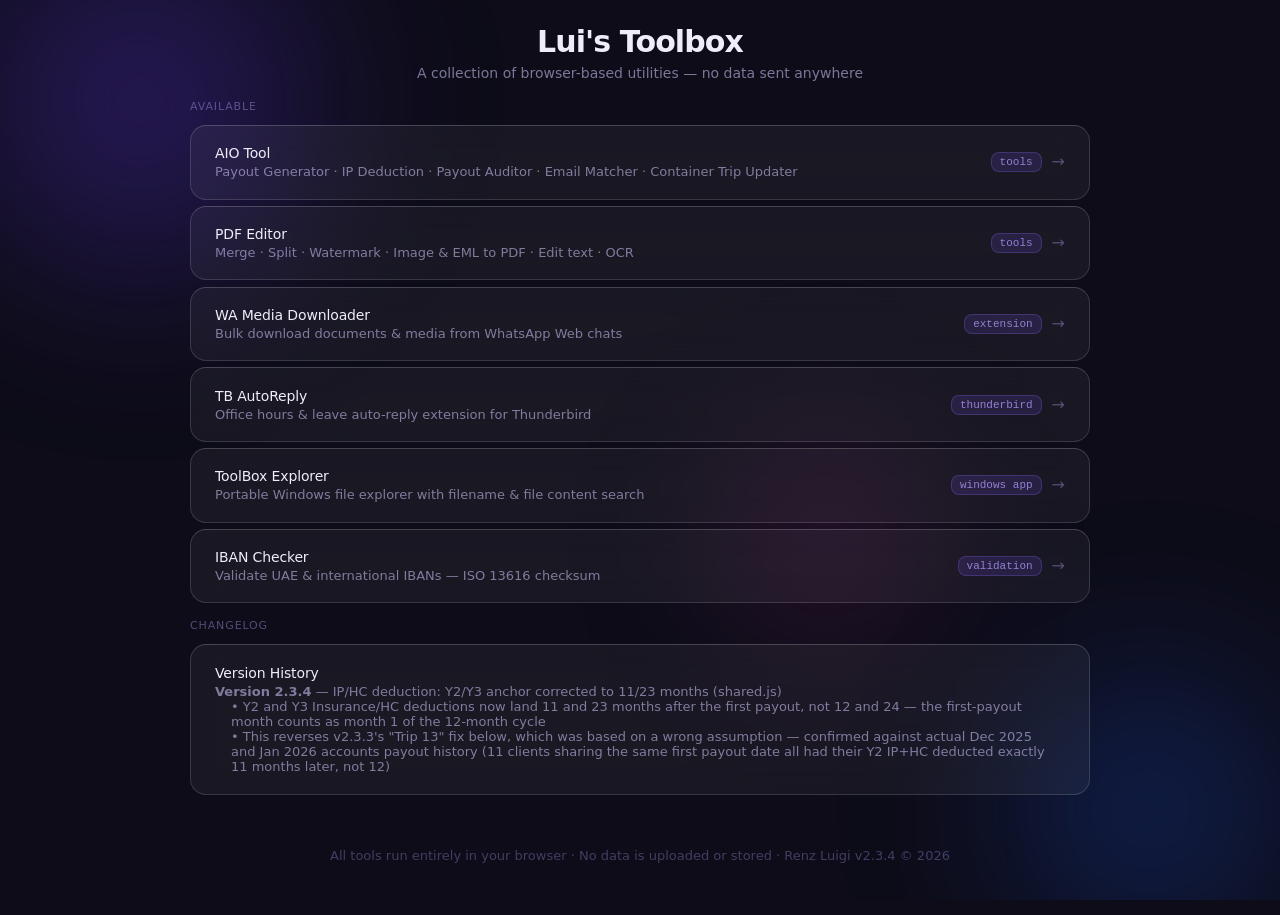
==== index.html @ 77dab87d "Tool update" ====
<!DOCTYPE html>
<html lang="en">
<head>
  <meta charset="UTF-8" />
  <meta name="viewport" content="width=device-width, initial-scale=1.0" />
  <title>Toolbox by Renz Luigi</title>
  <link rel="stylesheet" href="/assets/css/global.css" />
  <link rel="stylesheet" href="/assets/css/liquid.css" />
  <style>
    *, *::before, *::after { box-sizing: border-box; margin: 0; padding: 0; }
    :root {
      --bg: #f5f4f0; --surface: #ffffff; --surface2: #f1efe8;
      --border: rgba(0,0,0,0.12); --border-strong: rgba(0,0,0,0.25);
      --text: #1a1a18; --text-muted: #5f5e5a; --text-hint: #888780;
      --radius-md: 8px; --radius-lg: 12px;
      --font-sans: -apple-system, BlinkMacSystemFont, 'Segoe UI', system-ui, sans-serif;
      --font-mono: 'SFMono-Regular', 'Consolas', 'Liberation Mono', monospace;
    }
    @media (prefers-color-scheme: dark) {
      :root {
        --bg: #1c1c1a; --surface: #252523; --surface2: #2c2c2a;
        --border: rgba(255,255,255,0.1); --border-strong: rgba(255,255,255,0.22);
        --text: #f0ede6; --text-muted: #b4b2a9; --text-hint: #888780;
      }
    }

    body {
      font-family: var(--font-sans);
      background: var(--bg);
      color: var(--text);
      overflow-x: hidden;
    }

    .page-container,
    .content,
    header,
    .container,
    .tool-card,
    .tool-info,
    .changelog-box {
      width: 100%;
      max-width: 100%;
      box-sizing: border-box;
    }

    .page-container {
      display: flex;
      width: 100%;
      max-width: 100%;
    }

    .content {
      flex: 1;
      min-width: 0;
      width: 100%;
      max-width: 100%;
      box-sizing: border-box;
      padding: 1.5rem 1rem 2rem;
    }

    header {
      text-align: center;
      margin-bottom: 1.2rem;
      width: 100%;
      max-width: 860px;
    }
    header h1 {
      font-size: 26px;
      font-weight: 600;
      letter-spacing: -0.02em;
      margin-bottom: 6px;
    }
    header p {
      font-size: 14px;
      color: var(--text-muted);
    }

    .container {
      width: 100%;
      max-width: 900px;
    }

    .section-label {
      font-size: 11px;
      font-weight: 500;
      color: var(--text-hint);
      text-transform: uppercase;
      letter-spacing: 0.08em;
      margin-bottom: 0.75rem;
    }

    .tool-card {
      background: var(--surface);
      border: 0.5px solid var(--border);
      border-radius: var(--radius-lg);
      padding: 0.7rem 1.2rem;
      margin-bottom: 0.4rem;
      display: flex;
      align-items: center;
      justify-content: space-between;
      gap: 1rem;
      text-decoration: none;
      color: inherit;
      transition: border-color 0.15s, background 0.15s;
    }
    .tool-card:hover {
      border-color: var(--border-strong);
      background: var(--surface2);
    }

    .tool-info { flex: 1; min-width: 0; }
    .tool-name {
      font-size: 14px;
      font-weight: 500;
      letter-spacing: -0.01em;
      margin-bottom: 3px;
    }
    .tool-desc {
      font-size: 13px;
      color: var(--text-muted);
      white-space: nowrap;
      overflow: hidden;
      text-overflow: ellipsis;
      word-wrap: break-word;
      overflow-wrap: break-word;
    }

    .tool-meta {
      display: flex;
      align-items: center;
      gap: 10px;
      flex-shrink: 0;
    }
    .tool-tag {
      font-size: 11px;
      font-weight: 500;
      color: var(--text-hint);
      background: var(--surface2);
      border: 0.5px solid var(--border);
      border-radius: var(--radius-md);
      padding: 3px 8px;
      font-family: var(--font-mono);
      white-space: nowrap;
    }
    .tool-arrow {
      color: var(--text-hint);
      font-size: 16px;
      line-height: 1;
    }

    footer {
      margin-top: 2rem;
      text-align: center;
      font-size: 13px;
      color: var(--text-hint);
      line-height: 1.8;
    }

    .changelog-box {
      max-height: 110px;
      overflow-y: auto;
      padding-right: 6px;
      word-break: break-word;
      word-wrap: break-word;
      overflow-wrap: break-word;
      white-space: normal;
    }
    .changelog-box .tool-desc {
      white-space: normal;
      overflow: visible;
      text-overflow: unset;
    }

    @media (max-width: 768px) {
      html, body { overflow-x: hidden; }
    }

    @media (min-width: 1200px) {
      header h1 { font-size: 30px; }
      .tool-card { padding: 1.2rem 1.5rem; }
    }

    @media (max-width: 480px) {
      header h1 { font-size: 20px; }
      .tool-name { font-size: 13px; }
      .tool-desc { font-size: 12px; }
    }

  </style>
</head>
<body>

  <!-- Liquid Glass background orbs -->
  <div class="bg-orbs">
    <div class="bg-orb bg-orb-1"></div>
    <div class="bg-orb bg-orb-2"></div>
    <div class="bg-orb bg-orb-3"></div>
  </div>

  <div class="page-container">
    <div class="content">

      <header>
        <h1>Lui's Toolbox</h1>
        <p>A collection of browser-based utilities — no data sent anywhere</p>
      </header>

      <div class="container">

        <div class="section-label">Available</div>

        <!-- ─── TOOL CARD: AIO Tool ─────────────────────────────── -->
        <a class="tool-card" href="aio-tool.html">
          <div class="tool-info">
            <div class="tool-name">AIO Tool</div>
            <div class="tool-desc">Payout Generator · IP Deduction · Payout Auditor · Email Matcher · Container Trip Updater</div>
          </div>
          <div class="tool-meta">
            <span class="tool-tag">tools</span>
            <span class="tool-arrow">&#8594;</span>
          </div>
        </a>

<!-- after AIO Tool card, before WA Media Downloader -->
        <a class="tool-card" href="pdf-editor.html">
          <div class="tool-info">
            <div class="tool-name">PDF Editor</div>
            <div class="tool-desc">Merge · Split · Watermark · Image &amp; EML to PDF · Edit text · OCR</div>
          </div>
          <div class="tool-meta">
            <span class="tool-tag">tools</span>
            <span class="tool-arrow">&#8594;</span>
          </div>
        </a>

        <!-- ─── TOOL CARD: WA Media Downloader ─────────────────────────────── -->
        <a class="tool-card" href="wa-media-downloader.html">
          <div class="tool-info">
            <div class="tool-name">WA Media Downloader</div>
            <div class="tool-desc">Bulk download documents &amp; media from WhatsApp Web chats</div>
          </div>
          <div class="tool-meta">
            <span class="tool-tag">extension</span>
            <span class="tool-arrow">&#8594;</span>
          </div>
        </a>

        <!-- ─── TOOL CARD: TB AutoReply ─────────────────────────────── -->
        <a class="tool-card" href="tb-autoreply.html">
          <div class="tool-info">
            <div class="tool-name">TB AutoReply</div>
            <div class="tool-desc">Office hours &amp; leave auto-reply extension for Thunderbird</div>
          </div>
          <div class="tool-meta">
            <span class="tool-tag">thunderbird</span>
            <span class="tool-arrow">&#8594;</span>
          </div>
        </a>

        <!-- ─── TOOL CARD: ToolBox Explorer ─────────────────────────────── -->
        <a class="tool-card" href="toolbox-explorer.html">
          <div class="tool-info">
            <div class="tool-name">ToolBox Explorer</div>
            <div class="tool-desc">Portable Windows file explorer with filename &amp; file content search</div>
          </div>
          <div class="tool-meta">
            <span class="tool-tag">windows app</span>
            <span class="tool-arrow">&#8594;</span>
          </div>
        </a>

        <!-- ─── TOOL CARD: IBAN Checker ─────────────────────────────── -->
        <a class="tool-card" href="iban-checker.html">
          <div class="tool-info">
            <div class="tool-name">IBAN Checker</div>
            <div class="tool-desc">Validate UAE &amp; international IBANs — ISO 13616 checksum</div>
          </div>
          <div class="tool-meta">
            <span class="tool-tag">validation</span>
            <span class="tool-arrow">&#8594;</span>
          </div>
        </a>

        <!--
          Hidden tools — still accessible via direct URL
          <a class="tool-card" href="payout-generator.html">…</a>
          <a class="tool-card" href="ip-deduction-rental-validation.html">…</a>
          <a class="tool-card" href="email-matcher.html">…</a>
        -->

        <!-- ─── CHANGELOG ────────────────────────────── -->
        <div class="section-label" style="margin-top:1rem;">Changelog</div>

        <div class="tool-card" style="display:block;">
          <div class="tool-info changelog-box">
            <div class="tool-name">Version History</div>
            <div class="tool-desc">
			
              <strong>Version 2.3.4</strong> — IP/HC deduction: Y2/Y3 anchor corrected to 11/23 months (shared.js)<br>
              <div style="padding-left:1rem;">
                • Y2 and Y3 Insurance/HC deductions now land 11 and 23 months after the first payout, not 12 and 24 — the first-payout month counts as month 1 of the 12-month cycle<br>
                • This reverses v2.3.3's "Trip 13" fix below, which was based on a wrong assumption — confirmed against actual Dec 2025 and Jan 2026 accounts payout history (11 clients sharing the same first payout date all had their Y2 IP+HC deducted exactly 11 months later, not 12)<br>
                • Affects shared.js only for now (Payout Generator, IP Deduction, Payout Schedule) — legacy standalone payout-generator.js not yet updated, pending confirmation<br>
              </div><br>

              <strong>Version 2.3.3</strong> — IP/HC deduction: Y2 timing + HC Year 1 fix (Payout Generator, IP Deduction, Payout Schedule)<br>
              <div style="padding-left:1rem;">
                • Y2 Insurance Premium deduction now correctly falls on the 2nd anniversary of the first payout (Trip 13) — the legacy Payout Generator was previously firing this one month early (Trip 12), out of sync with the AIO Tool and Payout Schedule<br>
                • Health Check (HC) deduction no longer applies at Year 1 — now Y2/Y3 only, matching Payout Schedule's existing behavior; previously Payout Generator and IP Deduction could deduct HC as early as Year 1<br>
                • Both fixes standardized across shared.js (used by AIO Payout Generator + IP Deduction) and the legacy standalone Payout Generator, so all three tools now use identical IP/HC deduction timing<br>
              </div><br>

              <strong>Version 2.3.2</strong> — Payout Schedule: LMC/LGMU letterhead toggle<br>
              <div style="padding-left:1rem;">
                • Added a Letterhead selector (LMC / LGMU) to Payout Schedule's PDF export — previously LMC only<br>
                • LGMU letterhead uses its own title and table positioning (accent line sits lower on the A4 page than the LMC template), so nothing overlaps the letterhead artwork<br>
              </div><br>

              <strong>Version 2.3.1</strong> — IP Deduction: export cleanup, per-container notes<br>
              <div style="padding-left:1rem;">
                • IBAN and Account Number columns removed from the export — no longer needed there<br>
                • Units column now counts containers that actually have a deduction this cycle, not the client's total container count<br>
                • Notes now show the per-container deduction amount instead of a combined total — e.g. 3 containers at 1,500 AED each now shows "1,500AED each for IP | ...", not "4,500AED total deduction for IP | ..."; containers under the same label only share a line if their per-container amount also matches<br>
              </div><br>

              <strong>Version 2.3</strong> — EML to PDF added; uniform export buttons; Insurance Paid-based deduction logic<br>
              <div style="padding-left:1rem;">
                • New "EML to PDF" tool inside AIO Tool (between Client Organizer and Trip Updater) — parses .eml files and renders each as a PDF using the real LMC letterhead, with a client-name field per email and batch ZIP download<br>
                • Payout Auditor's "Download audit file" button moved out of the action card into the results header as "↓ Export to Excel" — now matches the same placement and label used by Payout Generator, IP Deduction, Email Matcher, and Client Organizer<br>
                • Insurance "years already covered" detection (from the Insurance Paid column) now scales to the client's actual insurance rate — 20ft/40ft/specialty container pricing and the Jun 30, 2026 price change — instead of one fixed set of thresholds for everyone; applies to Payout Generator, IP Deduction, and Payout Auditor<br>
                • Payout Schedule: Insurance Premium field now shows the container-multiplied total immediately on autofill, matching how Monthly Rent already works<br>
                • Payout Schedule: rerouted clients now read the Insurance Paid column directly to decide which insurance year(s) are still owed, instead of estimating from elapsed months<br>
                • Payout Schedule: if Year 1 insurance was never paid, it now correctly shows as a deduction on the client's true original Trip 1/first payout date — previously it was being folded into the post-restart anniversary schedule along with Y2/Y3, producing three deductions instead of the correct number<br>
              </div><br>

              <strong>Version 2.2.4</strong> — Payout Auditor: International Gen rows + terminated containers<br>
              <div style="padding-left:1rem;">
                • Gen workbook is now read across all its sheets (Local + International), not just the first one — International Gen clients were being silently skipped, showing up as false "missing client" gaps against the Accounts list<br>
                • Terminated container rows are now excluded from Payment Info rental totals during audit, matching the same exclusion already used by the Payout Generator<br>
              </div><br>

              <strong>Version 2.2.3</strong> — Email Matcher: phone number export<br>
              <div style="padding-left:1rem;">
                • Added PHONE NUMBER to the Email Matcher's exported output (from the Email Sheet), placed before EMAIL 1<br>
              </div><br>

              <strong>Version 2.2.2</strong> — Email Matcher: EID/Passport number export<br>
              <div style="padding-left:1rem;">
                • Added EID/PASSPORT NO. to the Email Matcher's exported output and preview table<br>
              </div><br>

              <strong>Version 2.2.1</strong> — Payout Auditor: IBAN validation fix<br>
              <div style="padding-left:1rem;">
                • IBAN field is now validated against a real IBAN format before being used as a grouping key — previously, US routing-number text in that field (e.g. "Routing No: 021000021") was treated as a unique identifier, causing different clients who share the same routing number to be incorrectly merged together during audit<br>
              </div><br>

              <strong>Version 2.2</strong> — TB AutoReply updated to v1.2.0 (early access); site-wide cleanup<br>
              <div style="padding-left:1rem;">
                • TB AutoReply: Office Hours message is now per-account instead of one shared message for every enrolled account<br>
                • TB AutoReply: auto-appends each account's own Thunderbird signature to its message<br>
                • TB AutoReply: dedicated "Off" toggle per day — a true off switch, separate from the closed-all-day setting<br>
                • TB AutoReply: send delay before an auto-reply actually goes out — one global setting, adjustable in Settings<br>
                • TB AutoReply: toolbar shortcut buttons (Compose window + main Thunderbird window) that open Settings directly<br>
                • TB AutoReply: tabs reordered to Office Hours, On Leave, Other Tools, Settings<br>
                • ATN store listing remains v1.0.0, pending review — this is a newer early-access build, install manually<br>
                • Ko-fi support + social links (Instagram/Threads/X @renzluigi09) added as their own card on WA Media Downloader, ToolBox Explorer, and TB AutoReply's pages, plus inside the extension's "Other Tools" tab<br>
                • Removed duplicate Support/Ko-fi and GitHub links (nav, footer, hero) across all three tool pages — one clear link per purpose now<br>
                • ToolBox Explorer page expanded with content from the app's README ("Why this exists", .xlsm support, indexing behavior, index storage location)<br>
                • Card spacing standardized to a consistent 1rem rhythm (matching the AIO Tool) across all three pages and the extension's Other Tools tab<br>
              </div><br>

              <strong>Version 2.1</strong> — ToolBox Explorer + TB AutoReply added<br>
              <div style="padding-left:1rem;">
                • New standalone Windows app — portable file explorer with filename + file content search (.xlsx, .docx, .pdf)<br>
                • Details view browsing, grouped by date modified, sortable, with a folder tree (Desktop, Downloads, Documents, Pictures, Music, Videos, This PC)<br>
                • File operations (copy, move, rename, delete) via right-click or keyboard shortcuts<br>
                • Single portable .exe — no installer, no registry changes<br>
                • New page for TB AutoReply (v1.1.0) — Thunderbird extension for Office Hours &amp; On Leave auto-replies<br>
                • TB AutoReply currently early access — pending review on Thunderbird Add-ons (ATN), .xpi available for manual install<br>
                • ToolBox Explorer footer updated with a Ko-fi support link, matching other tool pages<br>
              </div><br>

              <strong>Version 2.0.22</strong> — Notes consolidated into one file<br>
              <div style="padding-left:1rem;">
                • All static note/flag text (app.js, shared.js, payout.js) moved into a new notes.js — wording unchanged, just centralized so future edits happen in one place<br>
                • notes.js loaded before shared.js in aio-tool.html<br>
              </div><br>

              <strong>Version 2.0.21</strong> — Deduction carryover key matching fix<br>
              <div style="padding-left:1rem;">
                • Reading a reference file back in now uses the same strict IBAN validation as generation — IBAN if it passes the format check, else Account No., else Client Name<br>
                • Previously the carryover reader always preferred IBAN even if invalid, which could silently miss a match when generation had fallen back to Account No.<br>
              </div><br>

              <strong>Version 2.0.20</strong> — Shared container additions<br>
              <div style="padding-left:1rem;">
                • Added 3 newly identified shared containers to the hardcoded split map: LGMU2278332, LGMU2288768, LGMU2288789<br>
              </div><br>

              <strong>Version 2.0.19</strong> — Payout Schedule: no-contract-number grouping fix<br>
              <div style="padding-left:1rem;">
                • Clients with no contract number ("No Number") are now grouped by name + rental amount instead of name + container — same name and same rent merges all containers into one contract; different rent for the same name stays separate<br>
                • Previously each container for a no-number client became its own group, splitting one client into several duplicate entries<br>
                • Post-reroute schedule rows no longer repeat container numbers already shown in the pre-reroute section — was only blanking the first row, now blanks all of them<br>
              </div><br>

              <strong>Version 2.0.18</strong> — Payout Generator Notes: Y2/Y3 labels actually wired in<br>
              <div style="padding-left:1rem;">
                • v2.0.16 added Y2/Y3-aware deduction labels to shared.js but never actually connected them to the Payout Generator's own Notes column — it was still building its own flat "IP"/"HC" labels independently<br>
                • Payout Generator now reuses the same year-aware label data shared.js already builds, so its Notes match the IP Deduction tool<br>
                • Consolidated deduction lines now show the per-container amount instead of a combined total — containers only share a line if they match on both label and amount<br>
                • Added a space between the amount and "AED" throughout the Payout Generator's deduction/split notes<br>
              </div><br>

              <strong>Version 2.0.17</strong> — Email Sheet upload removed<br>
              <div style="padding-left:1rem;">
                • Removed the optional "Email Sheet" upload card from Payout Generator and IP Deduction — client name/email/mobile/nationality/EID matching now lives only in Email Matcher<br>
                • Export columns CLIENT NAME (EMAIL SHEET), EMAIL 1, EMAIL 2, MOBILE, NATIONALITY, EID/PASSPORT/NATIONAL CARD removed from both exports<br>
                • Payout Schedule's own email upload (for autofilling a client's email on the PDF) is unaffected<br>
              </div><br>

              <strong>Version 2.0.16</strong> — Deduction notes show year + type breakdown<br>
              <div style="padding-left:1rem;">
                • Deduction notes now specify which year triggered — Y1 stays plain "IP" (Y1 is always insurance-only), Y2/Y3 show as "Y2 IP", "Y3 HC", "Y2 IP &amp; HC", etc.<br>
                • Grouped per container so multi-container clients get a clear line-by-line breakdown instead of one merged total<br>
                • Applies wherever shared.js's deduction engine runs: Payout Generator, IP Deduction, Payout Auditor, and Payout Schedule (all inside the AIO tool)<br>
              </div><br>

              <strong>Version 2.0.15</strong> — Termination no longer fully skipped<br>
              <div style="padding-left:1rem;">
                • Containers marked "Termination" (For Settlement column) now stay visible instead of being dropped entirely<br>
                • Excluded from Monthly Rent / Deduction / Addition / Rental Due totals<br>
                • If a client's containers are all marked Termination, that row shows blank totals with a flag<br>
                • If only some are, the row shows totals for the remaining active container(s) only, with a flag noting how many were excluded<br>
                • Contract Closed (existing logic) is unchanged — still a full skip<br>
              </div><br>

              <strong>Version 2.0.14</strong> — Payout Generator export column cleanup<br>
              <div style="padding-left:1rem;">
                • DEDUCTION REMAINING moved to sit between AGENT NAME and NOTES in the export<br>
                • TOTAL COST column removed from the export output<br>
              </div><br>

              <strong>Version 2.0.13</strong> — Skip terminated/settlement containers<br>
              <div style="padding-left:1rem;">
                • Payment Info Sheet column BA ("For Settlement") now checked during parsing — rows marked "Termination" are dropped before rental/deduction calc<br>
                • Applies to every tool sharing app.js's parsePaymentSheet(): Payout Generator, IP Deduction, Payout Auditor, and Payout Schedule (all inside the AIO tool)<br>
                • Legacy standalone payout-generator.html was not touched<br>
              </div><br>

              <strong>Version 2.0.12</strong> — Email Matcher agent email resolution<br>
              <div style="padding-left:1rem;">
                • Added a 3rd upload box (Payment Info Sheet) — parses client name + agent name (col AL) to resolve AGENT EMAIL via the hardcoded map, with a default fallback<br>
                • New AGENT EMAIL column added to output table and export<br>
                • checkReady() now requires all 3 files before Generate is enabled<br>
              </div><br>
              
              <strong>Version 2.0.11</strong> — Deduction split fix, quarterly/yearly overrides<br>
              <div style="padding-left:1rem;">
                • Fixed a bug where a deduction larger than a client's monthly rent produced a negative Rental Due — deduction is now capped at that cycle's rent per container, and Rental Due never goes below 0<br>
                • Uncollected deduction carries forward automatically via a new DEDUCTION REMAINING export column — re-uploading that export as next cycle's reference file continues collecting it until fully paid<br>
                • Notes now show which container a split deduction belongs to, with an installment count (e.g. "1,800AED deducted for IP -LGMU2245175 (1/2) — 700AED remaining, continue next cycle"), and confirm once fully collected — no more installment count for already-settled deductions<br>
                • 19 specific containers with broken restart-date data hardcoded to compute as quarterly, starting Oct 2026 (pending final confirmation from Accounts)<br>
                • 4 specific containers hardcoded with a "yearly payout, start date not yet confirmed" note — flagged only, no computation change<br>
                • Deduction notes consolidated further — one total per type (IP / HC / IP &amp; HC) with a container list, instead of one line per container<br>
              </div><br>

              <strong>Version 2.0.10</strong> — Reroute anniversary fix, audit grouping<br>
              <div style="padding-left:1rem;">
                • Fixed a bug in the reroute anniversary formula where months-paid being an exact multiple of 12 (0, 12, 24) computed a full year late — affected roughly 783 of 4,303 rerouted contracts<br>
                • Deduction notes changed to match Accounts' own style, grouped by container<br>
                • Payout Auditor: fixed isPaid() incorrectly matching "paid" anywhere in a note instead of only as the field's leading status<br>
                • Payout Auditor: switched to IBAN-first grouping (falls back to account number, then name) — matches how the Payout Generator itself groups payees, fixing false "missing client" diffs for shared bank accounts<br>
                • Payout Auditor: border styling fixed on highlighted diff cells<br>
              </div><br>

              <strong>Version 2.0.9</strong> — Payout Schedule pre-reroute history<br>
              <div style="padding-left:1rem;">
                • Payout Schedule: added a Pre-Reroute History section for rerouted clients — toggle checkbox, auto-computed "Payouts Made Before Reroute," and a gap note, so the PDF schedule can show the client's complete history from the very beginning<br>
                • Payout Schedule: fixed buildReroutedRows() — it had its own separate, older deduction-date logic that didn't match shared.js's reroute formula; now uses the same engine so the PDF always matches what the Payout Generator actually deducts<br>
              </div><br>

              <strong>Version 2.0.8</strong> — Payout &amp; IP Deduction logic fixes<br>
              <div style="padding-left:1rem;">
                • Quarterly/Yearly frequency clients now appear every cycle at the base monthly rental — no more due-month filtering, no ×3/×12 multiplier — flagged with a "verify rental amount with accounts" note instead<br>
                • Fixed a bug where a blank/missing "Client Name" header in the payment info sheet could silently zero out the entire sheet (0 rows loaded) — column now falls back to its known position if the header text isn't found<br>
                • HC deduction now applied in the same cycle as IP, matching how accounts now processes it — removed the "HC pending next cycle" deferral and note entirely (affects both Payout Generator and IP Deduction tool, which share the same deduction engine)<br>
              </div><br>

              <strong>Version 2.0.7</strong> — Payout Schedule tool added<br>
              <div style="padding-left:1rem;">
                • New "Payout Schedule" tab — generates a full multi-year payout schedule PDF for one client/contract at a time<br>
                • Searchable client dropdown (by name or email); clients with multiple contracts show a contract picker before the schedule form<br>
                • Rerouted vs non-rerouted detection: Payout Restart Date + Revised Rental Income [LMC] vs First Payout Date + Return amount<br>
                • Non-rerouted schedules use Year 1/2/3 blocks (trip-count based); rerouted schedules use a straight Trip No. column with deduction timing tied to the original contract's calendar anniversary — same logic as the main IP Deduction tool<br>
                • Insurance Premium auto-fills from container size/date rules (editable); Health Check is manual entry, Year 2 &amp; 3 only<br>
                • Deductions that would push Monthly Payment negative auto-split across consecutive months<br>
                • Monthly rent auto-multiplies by container count per contract<br>
                • PDF output uses the real LMC letterhead file as its background template<br>
                • Email Sheet upload required before generating<br>
                • Output filename includes both client name and contract number<br>
              </div><br>

              <strong>Version 2.0.6</strong> — Client Organizer added<br>
              <div style="padding-left:1rem;">
                • New "Client Organizer" tab — upload a ZIP of unsorted client PDFs, tool reads and classifies them (contract, lease form, LMC invoice, Liberty invoice), groups by client, outputs a sorted ZIP with one folder per client<br>
                • Contract is the anchor: extracts client name, container type, and contract number (e.g. CONAY2227) to match invoices<br>
                • Lease form auto-split from the contract PDF into its own file<br>
                • Unmatched/unreadable files go to an _UNMATCHED/ folder with a note explaining why<br>
              </div><br>

              <strong>Version 2.0.5</strong> — Container Trip Updater added<br>
              <div style="padding-left:1rem;">
                • New "Container Trip Updater" tab — finds which containers need updating in CRM by date<br>
                • Own upload cards (Container Trips + Trips Sheet), separate from the shared Payment Info Sheet used by other tabs<br>
                • Calendar-based date selection to find containers due on a given day<br>
                • Results shown as individual cards, one per container, each with a dismissible ✕ button<br>
                • Header count updates live as cards are dismissed; results section auto-hides once all cards are cleared<br>
              </div><br>
              
              <strong>Version 2.0.4</strong> — Email Matcher rewrite + AIO Tool layout overhaul<br>
              <div style="padding-left:1rem;">
                • Email Matcher rebuilt as a standalone, generic tool — works with any Excel file as long as it has a CLIENT NAME column, no longer tied to a specific cycle or sheet structure<br>
                • Safety gate: Email Matcher blocks processing if no CLIENT NAME header is found in the uploaded file<br>
                • Multi-tab files auto-detected — first tab processed by default, with the option to include other matching tabs<br>
                • Email Matcher output simplified to: Client Type, Client Name, Client Name (Email Sheet), Nationality, Deduction, Email 1, Email 2 — all caps headers, unmatched fields left blank for manual review<br>
                • Output filename now includes the exact time of generation to prevent overwritten duplicates (e.g. EMAIL_MATCHER_20JUN2026_143052.xlsx)<br>
                • Payout Generator, IP Deduction, and Payout Auditor upload zones condensed into a single row layout — less scrolling, more compact<br>
                • Cycle settings (Month, Cycle, Year) moved into their own dedicated card, separate from file uploads<br>
                • Generate / Run Audit buttons now use a consistent full-width style across all AIO Tool tabs<br>
                • Fixed a bug where the main upload row could disappear after visiting Payout Auditor and switching back<br>
                • Fixed a bug where the Generate button row could vanish when browsing between tabs<br>
                • Card entrance animations simplified and synced across all tabs — lighter on CPU, no more staggered delays<br>
              </div><br>
              
              <strong>Version 2.0.3</strong> — Payout Auditor + Generator fixes<br>
              <div style="padding-left:1rem;">
                • Payout Auditor added as a new tab in AIO Tool — compares generated payout against accounts list with no recompute<br>
                • Audit aggregates both sides per payee before comparing — eliminates false rent diffs from multi-container clients<br>
                • Audit filename now includes cycle day (e.g. PAYOUT_AUDIT_15_JUN2026.xlsx vs PAYOUT_AUDIT_30_JUN2026.xlsx)<br>
                • Account No / IBAN precision-type diffs (Excel 15-digit rounding) suppressed — only materially different numbers flagged<br>
                • Generator fix: pinFilledDown rows now excluded from payout run — prevents wrong-cycle containers from leaking into output<br>
                • Generator fix: shared-container clients with no container number in main sheet now correctly included via name lookup<br>
                • UI: hover animation removed from Liquid Glass cards and tabs for better performance<br>
                • UI: glass transparency increased, blur radius lowered for faster rendering<br>
                • CSS: aio-tool.css cleaned up — duplicate tokens removed, global.css is now the single source<br>
              </div><br>

              <strong>Version 2.0.2</strong> — Payout Generator insurance fix<br>
              <div style="padding-left:1rem;">
                • Insurance deduction now counts from the Payout Restart Date for rerouted &amp; never-paid containers — not the original first payout date<br>
                • Size-based insurance (20ft 1,500 / 40ft 1,800 / specialty 2,600) now applies only to non-rerouted clients with first payout on/after 30 Jun 2026<br>
                • Rerouted clients stay on the flat 1,500 regardless of their restart date<br>
              </div><br>
              
              <strong>Version 2.0.1</strong> — WA Media Downloader v1.2 fix<br>
              <div style="padding-left:1rem;">
                • Fixed documents downloading as ".unknown_file" — real filenames &amp; extensions now read correctly<br>
                • Fixed broken downloads after a WhatsApp Web update changed the download button<br>
                • Docs now download reliably again — each file opens, downloads, and closes automatically<br>
              </div><br>
              
              <strong>Version 2.0</strong> — AIO Tool + Liquid Glass UI<br>
              <div style="padding-left:1rem;">
                • AIO Tool launched — Payout Generator, IP Deduction, Container Info, and Email Matcher are now consolidated into one tool<br>
                • Liquid Glass UI redesign — new dark glass aesthetic with animated background, frosted cards, and smooth animations<br>
                • Index page cleaned up — individual tools hidden, AIO Tool listed as primary<br>
                • WA Media Downloader and IBAN Checker remain as standalone tools<br>
                • Hidden tools still accessible via direct URL<br>
              </div><br>

              <strong>Version 1.6.8</strong> — WA Media Downloader Extension Added!<br>
              <br>

              <strong>Version 1.6.7</strong> — Email Matcher improvements<br>
              <div style="padding-left:1rem;">
                • Added optional previous cycle upload (EMAIL_MATCH_) to help fill missing contact details<br>
                • Improved agent email handling for better accuracy<br>
                • Better note handling for easier review (including multiple agents and missing data)<br>
                • Better mobile cleanup (removes extra spaces)<br>
                • Improved row status logic for clearer warnings<br>
                • Updated stats to: Total, Confirmed, Client Error, Agent Error<br>
                • Rows with issues are still included, with clear notes for review<br>
              </div><br>

              <strong>Version 1.6.6</strong> — Toolbox cleanup &amp; Email Matcher rebuilt<br>
              <div style="padding-left:1rem;">
                • Client Data Entry removed<br>
                • India Bank Checker removed<br>
                • Email Matcher fully rebuilt:<br>
                &nbsp;&nbsp;– Upload Payment Info Sheet + Email Sheet with cycle selector (Month, Cycle, Year)<br>
                &nbsp;&nbsp;– Clients grouped into one row per client — no more repeating names<br>
                &nbsp;&nbsp;– Units column shows total container count per client<br>
                &nbsp;&nbsp;– Matching by name + payment received date vs Welcome to LMC date (same month &amp; year)<br>
                &nbsp;&nbsp;– Output: Client Name, Email 1, Email 2, Mobile, Agent Closing, Agent Email, Notes<br>
                &nbsp;&nbsp;– Export to Excel with cycle-based filename (e.g. EMAIL_MATCH_15_APRIL2026.xlsx)<br>
                &nbsp;&nbsp;– Stats: Total, Confirmed, Date Mismatch, No Match<br>
                &nbsp;&nbsp;– Fixed date parsing — removed unsafe fallback causing false mismatches<br>
                &nbsp;&nbsp;– Relaxed date matching to same month + year instead of exact day<br>
                &nbsp;&nbsp;– Fixed mobile layout — no more horizontal scroll or cut text<br>
              </div><br>

              <strong>Version 1.6.5</strong> — Client Data Entry added!<br>
              <br>

              <strong>Version 1.6.4</strong> — UI Improvements<br>
              <br>

              <strong>Version 1.6.3</strong> — IBAN Checker improvements<br>
              <div style="padding-left:1rem;">
                • Bank database updated<br>
                • Jordan, Turkey and Pakistan added — 31/03/26<br>
                • Egypt, UK and Bulgaria added — 01/04/26<br>
                • Belgium, Lithuania and Spain added — 02/04/26<br>
                • Malta, Cyprus and Netherlands added — 03/04/26<br>
              </div><br>

              <strong>Version 1.6.2</strong> — Payout Generator improvements<br>
              <div style="padding-left:1rem;">
                • Balance amount pending now read from payment info sheet<br>
                • Shown in NOTES only when contract's first payout date matches current cycle<br>
                • Numeric value auto-extracted into ADDITION column<br>
                • RENTAL DUE left blank when balance note is present<br>
              </div><br>

              <strong>Version 1.6.1</strong> — Payout Generator improvements<br>
              <div style="padding-left:1rem;">
                • Top 5 results for the preview instead of 100<br>
                • Fixed clients having other than 50-50 split income and deduction<br>
                • Github connected<br>
                • Updating previous payout bug - fixing Duplicate Container Mismatch<br>
              </div><br>

              <strong>Version 1.6</strong> — Payout Generator improvements<br>
              <div style="padding-left:1rem;">
                • Deductions now grouped by IBAN (falls back to account number if IBAN is invalid)<br>
                • Insurance deductions labelled as IP (Y1/Y2/Y3 IP)<br>
                • Y1 shown in notes only when alongside Y2 or Y3 — silent when alone<br>
                • Note amounts now always match deduction column<br>
                • First Payout Date shows only dates that triggered a deduction<br>
                • HC pending shown as "HC pending next cycle" — amount applied on next cycle<br>
                • Shared group flag only shown when a deduction was actually split<br>
                • Known container errors are silently skipped<br>
              </div><br>

              <strong>Version 1.5</strong> — Updated IP Deduction Tool improvements<br>
              <div style="padding-left:1rem;">
                • Added return, deduction, and return after deduction calculation<br>
                • Improved Excel output format<br>
              </div><br>

              <strong>Version 1.4</strong> — Payout Generator added<br><br>
              <strong>Version 1.3</strong> — IP Deduction Tool added<br><br>
              <strong>Version 1.2</strong> — Email Matcher tool added<br><br>
              <strong>Version 1.1</strong> — IBAN Checker updated<br>
              <div style="padding-left:1rem;">
                • All GCC banks added<br>
                • More international banks coming soon<br>
              </div><br>
              <strong>Version 1.0</strong> — IBAN Checker (UAE banks database only)

            </div>
          </div>
        </div>

      </div><!-- /.container -->

      <div id="footer"></div>
    </div><!-- /.content -->
  </div><!-- /.page-container -->

  <script src="/assets/js/index.js"></script>
  <script src="/assets/js/security.js"></script>
</body>
</html>
---- assets/css/global.css ----
* , *::before, *::after { box-sizing: border-box; margin: 0; padding: 0; }
:root {
  --bg: #f5f4f0;
  --surface: #ffffff;
  --surface2: #f1efe8;
  --border: rgba(0,0,0,0.12);
  --border-strong: rgba(0,0,0,0.25);
  --text: #1a1a18;
  --text-muted: #5f5e5a;
  --text-hint: #888780;
  --green-bg: #EAF3DE;
  --green-text: #3B6D11;
  --green-dot: #639922;
  --red-bg: #FCEBEB;
  --red-text: #A32D2D;
  --red-dot: #E24B4A;
  --warn-bg: #FFF4DC;
  --warn-text: #7A5000;
  --warn-dot: #E8A000;
  --yellow-bg: #FFF8DC;
  --yellow-text: #7A5C00;
  --blue-bg: #E8F0FE;
  --blue-text: #1A56A0;
  --radius-md: 8px;
  --radius-lg: 12px;
  --font-sans: -apple-system, BlinkMacSystemFont, 'Segoe UI', system-ui, sans-serif;
  --font-mono: 'SFMono-Regular', 'Consolas', 'Liberation Mono', monospace;
}
@media (prefers-color-scheme: dark) {
  :root {
    --bg: #1c1c1a;
    --surface: #252523;
    --surface2: #2c2c2a;
    --border: rgba(255,255,255,0.1);
    --border-strong: rgba(255,255,255,0.22);
    --text: #f0ede6;
    --text-muted: #b4b2a9;
    --text-hint: #888780;
    --green-bg: #173404;
    --green-text: #C0DD97;
    --green-dot: #97C459;
    --red-bg: #501313;
    --red-text: #F7C1C1;
    --red-dot: #F09595;
    --warn-bg: #2e2100;
    --warn-text: #e8b84a;
    --yellow-bg: #3a2e00;
    --yellow-text: #f0d060;
    --blue-bg: #0d1f3c;
    --blue-text: #90b8f8;
  }
}
html, body { height: 100%; }
body {
  margin: 0;
  height: 100%;
  overflow-x: hidden;
  font-family: var(--font-sans);
  background: var(--bg);
  color: var(--text);
}
.page-container {
  min-height: 100vh;
  display: flex;
  flex-direction: column;
}
.content {
  flex: 1;
  width: 100%;
  display: flex;
  flex-direction: column;
  align-items: center;
  padding: 1rem 1rem 0.75rem;
}
/* Widened from 900px so the tab bar has room to grow as more modes are added
   (7 tabs at min-width:120px + gaps needs ~886px, leaving almost no margin
   at 900px — this was the real cause of tabs overlapping/overflowing). */
header { text-align: center; margin-bottom: 1rem; width: 100%; max-width: 1150px; }
header h1 { font-size: 26px; font-weight: 600; letter-spacing: -0.02em; margin-bottom: 6px; }
header p { font-size: 14px; color: var(--text-muted); }
.container { width: 100%; max-width: 1150px; }
.back-link {
  align-self: flex-start;
  font-size: 13px;
  color: var(--text-hint);
  text-decoration: none;
  margin-bottom: 1rem;
  display: inline-flex;
  align-items: center;
  gap: 5px;
  transition: color 0.15s;
}
.back-link:hover { color: var(--text-muted); }
.card {
  background: var(--surface);
  border: 0.5px solid var(--border);
  border-radius: var(--radius-lg);
  padding: 1.2rem;
  margin-bottom: 0.75rem;
}
.section-label {
  font-size: 11px;
  font-weight: 500;
  color: var(--text-hint);
  text-transform: uppercase;
  letter-spacing: 0.08em;
  margin-bottom: 0.75rem;
}
#footer { width: 100%; }
#footer footer {
  text-align: center;
  font-size: 13px;
  color: var(--text-hint);
  line-height: 1.7;
  padding: 0.75rem 1rem 1rem;
}
@media (max-width: 480px) { header h1 { font-size: 20px; } }
@media (min-width: 1200px) { header h1 { font-size: 30px; } }
---- assets/css/liquid.css ----
/* ══════════════════════════════════════════════════════════════
   LIQUID GLASS — Toolbox by Renz Luigi
   Import AFTER global.css and aio-tool.css
   Applies to: index.html, aio-tool.html
   ══════════════════════════════════════════════════════════════ */

/* ── SF Pro font stack (iOS 26 style) ── */
:root {
  --font-sans: -apple-system, BlinkMacSystemFont, 'SF Pro Display', 'SF Pro Text', 'Helvetica Neue', system-ui, sans-serif;
  --font-mono: 'SF Mono', 'SFMono-Regular', 'Consolas', 'Liberation Mono', monospace;

  --liq-bg:           #0d0c18;
  --liq-glass:        rgba(255,255,255,0.05);
  --liq-glass-hover:  rgba(255,255,255,0.09);
  --liq-border:       rgba(255,255,255,0.14);
  --liq-border-hover: rgba(255,255,255,0.28);
  --liq-blur:         blur(14px);
  --liq-blur-sm:      blur(10px);

  --liq-text:         rgba(240,237,250,1);
  --liq-text-muted:   rgba(200,190,240,0.6);
  --liq-text-hint:    rgba(180,165,255,0.42);

  --liq-orb1: rgba(85,50,195,0.45);
  --liq-orb2: rgba(22,80,210,0.35);
  --liq-orb3: rgba(165,50,130,0.25);
}

/* ── Dark background (force, overrides light mode) ── */
body {
  background: var(--liq-bg) !important;
  color: var(--liq-text) !important;
}

/* ── Animated background orbs ── */
.bg-orbs {
  position: fixed;
  inset: 0;
  pointer-events: none;
  z-index: 0;
  overflow: hidden;
}

.bg-orb {
  position: absolute;
  border-radius: 50%;
  filter: blur(72px);
  pointer-events: none;
  will-change: transform;
}

.bg-orb-1 {
  width: 520px; height: 520px;
  background: radial-gradient(circle, var(--liq-orb1), transparent 70%);
  top: -160px; left: -120px;
  animation: orbDrift1 11s ease-in-out infinite alternate;
}

.bg-orb-2 {
  width: 420px; height: 420px;
  background: radial-gradient(circle, var(--liq-orb2), transparent 70%);
  bottom: -120px; right: -80px;
  animation: orbDrift2 14s ease-in-out infinite alternate;
}

.bg-orb-3 {
  width: 320px; height: 320px;
  background: radial-gradient(circle, var(--liq-orb3), transparent 70%);
  top: 42%; left: 52%;
  animation: orbDrift3 17s ease-in-out infinite alternate;
}

@keyframes orbDrift1 {
  from { transform: translate(0,0) scale(1); }
  to   { transform: translate(55px,40px) scale(1.1); }
}
@keyframes orbDrift2 {
  from { transform: translate(0,0) scale(1); }
  to   { transform: translate(-45px,-55px) scale(0.94); }
}
@keyframes orbDrift3 {
  from { transform: translate(0,0) scale(1); }
  to   { transform: translate(38px,-45px) scale(1.07); }
}

/* ── Ensure all content sits above orbs ── */
.page-container {
  position: relative;
  z-index: 1;
}

/* ═══════════════════════════════════════
   TYPOGRAPHY
   ═══════════════════════════════════════ */

header h1 {
  color: var(--liq-text) !important;
  letter-spacing: -0.03em !important;
  font-weight: 600 !important;
}
header p          { color: var(--liq-text-muted) !important; }
.section-label    { color: var(--liq-text-hint) !important; }
.tool-name        { color: var(--liq-text) !important; }
.tool-desc        { color: var(--liq-text-muted) !important; }
.card-hint        { color: var(--liq-text-muted) !important; }
.results-title    { color: var(--liq-text) !important; }
.generate-hint    { color: var(--liq-text-hint) !important; }
.back-link        { color: var(--liq-text-hint) !important; }
.back-link:hover  { color: var(--liq-text-muted) !important; }

/* ═══════════════════════════════════════
   CARDS
   ═══════════════════════════════════════ */

.card {
  background: var(--liq-glass) !important;
  border: 0.5px solid var(--liq-border) !important;
  border-top-color: rgba(255,255,255,0.22) !important;
  border-radius: 18px !important;
  backdrop-filter: var(--liq-blur);
  -webkit-backdrop-filter: var(--liq-blur);
  transition: background 0.2s ease, border-color 0.2s ease !important;
  position: relative;
  overflow: hidden;
}

/* specular highlight on top edge */
.card::before {
  content: '';
  position: absolute;
  top: 0; left: 0; right: 0;
  height: 40%;
  background: linear-gradient(180deg, rgba(255,255,255,0.07) 0%, transparent 100%);
  border-radius: 18px 18px 0 0;
  pointer-events: none;
  z-index: 0;
}

.card:hover {
  background: var(--liq-glass-hover) !important;
  border-color: var(--liq-border-hover) !important;
}

/* ── Tool card (index.html) ── */
.tool-card {
  background: var(--liq-glass) !important;
  border: 0.5px solid var(--liq-border) !important;
  border-top-color: rgba(255,255,255,0.2) !important;
  border-radius: 16px !important;
  backdrop-filter: var(--liq-blur);
  -webkit-backdrop-filter: var(--liq-blur);
  transition: background 0.2s, border-color 0.2s !important;
}
.tool-card:hover {
  background: var(--liq-glass-hover) !important;
  border-color: var(--liq-border-hover) !important;
}
.tool-card:active {
  transform: scale(0.98) !important;
  transition-duration: 0.08s !important;
}

/* ── Tool tag pill ── */
.tool-tag {
  background: rgba(110,80,215,0.18) !important;
  border: 0.5px solid rgba(140,110,255,0.25) !important;
  color: rgba(185,160,255,0.75) !important;
}
.tool-arrow { color: rgba(185,165,255,0.38) !important; }

/* ═══════════════════════════════════════
   BUTTONS
   ═══════════════════════════════════════ */

button.btn-primary,
a.btn-primary {
  background: rgba(255,255,255,0.1) !important;
  border: 0.5px solid rgba(255,255,255,0.22) !important;
  border-top-color: rgba(255,255,255,0.35) !important;
  color: var(--liq-text) !important;
  border-radius: 12px !important;
  backdrop-filter: blur(10px);
  -webkit-backdrop-filter: blur(10px);
  box-shadow: inset 0 1px 0 rgba(255,255,255,0.12) !important;
  transition: background 0.2s, border-color 0.2s, transform 0.15s !important;
}
button.btn-primary:hover,
a.btn-primary:hover {
  background: rgba(255,255,255,0.16) !important;
  border-color: rgba(255,255,255,0.35) !important;
}
button.btn-primary:active,
a.btn-primary:active {
  transform: scale(0.96) !important;
  transition-duration: 0.08s !important;
}
button.btn-primary:disabled {
  opacity: 0.35 !important;
  transform: none !important;
}

/* ═══════════════════════════════════════
   MODE TABS
   ═══════════════════════════════════════ */

.mode-tabs {
  background: var(--liq-glass) !important;
  border: 0.5px solid var(--liq-border) !important;
  border-radius: 16px !important;
  backdrop-filter: var(--liq-blur-sm);
  -webkit-backdrop-filter: var(--liq-blur-sm);
}

.mode-tab {
  color: rgba(200,185,255,0.48) !important;
  border-radius: 11px !important;
  font-weight: 500 !important;
  letter-spacing: -0.01em !important;
  border: 0.5px solid transparent !important;
  position: relative;
  overflow: hidden;
  transition: background 0.2s ease, border-color 0.2s ease, color 0.2s ease !important;
}

/* specular highlight on tab top edge */
.mode-tab::before {
  content: '';
  position: absolute;
  top: 0; left: 0; right: 0;
  height: 45%;
  background: linear-gradient(180deg, rgba(255,255,255,0.0) 0%, transparent 100%);
  border-radius: 11px 11px 0 0;
  pointer-events: none;
}

.mode-tab:hover {
  background: rgba(255,255,255,0.08) !important;
  border-color: rgba(255,255,255,0.2) !important;
  color: rgba(225,215,255,0.92) !important;
}

.mode-tab.active {
  background: rgba(255,255,255,0.13) !important;
  border: 0.5px solid rgba(255,255,255,0.24) !important;
  color: var(--liq-text) !important;
  box-shadow:
    inset 0 1px 0 rgba(255,255,255,0.22),
    0 2px 10px rgba(90,70,200,0.22) !important;
}

.mode-tab.active::before {
  background: linear-gradient(180deg, rgba(255,255,255,0.16) 0%, transparent 100%);
}

/* ═══════════════════════════════════════
   FORM ELEMENTS
   ═══════════════════════════════════════ */

select {
  background-color: rgba(255,255,255,0.07) !important;
  background-image: url("data:image/svg+xml,%3Csvg xmlns='http://www.w3.org/2000/svg' width='12' height='8' viewBox='0 0 12 8'%3E%3Cpath d='M1 1l5 5 5-5' stroke='%23a090cc' stroke-width='1.5' fill='none' stroke-linecap='round'/%3E%3C/svg%3E") !important;
  border-color: rgba(255,255,255,0.16) !important;
  color: var(--liq-text) !important;
}
select option {
  background: #1a1828;
  color: var(--liq-text);
}
select:focus {
  border-color: rgba(140,110,255,0.5) !important;
  box-shadow: 0 0 0 3px rgba(100,80,220,0.18) !important;
}

.selector-group label { color: var(--liq-text-hint) !important; }

/* ── Upload zone ── */
.upload-zone {
  border-color: rgba(255,255,255,0.16) !important;
  background: rgba(255,255,255,0.04) !important;
}
.upload-zone:hover,
.upload-zone.dragover {
  border-color: rgba(140,110,255,0.5) !important;
  background: rgba(110,80,215,0.1) !important;
}
.upload-zone-text        { color: var(--liq-text-muted) !important; }
.upload-zone-text strong { color: var(--liq-text) !important; }

/* ── Optional label ── */
.optional-label { color: var(--liq-text-hint) !important; }

/* ═══════════════════════════════════════
   TABLE
   ═══════════════════════════════════════ */

.table-wrap {
  border-color: rgba(255,255,255,0.1) !important;
  border-radius: 12px !important;
}
thead th {
  background: rgba(255,255,255,0.06) !important;
  color: var(--liq-text-hint) !important;
  border-bottom-color: rgba(255,255,255,0.1) !important;
}
tbody tr { border-bottom-color: rgba(255,255,255,0.07) !important; }
tbody tr:hover { background: rgba(255,255,255,0.05) !important; }
tbody td { color: var(--liq-text) !important; }
.td-hint { color: rgba(180,165,255,0.42) !important; }
.more-rows {
  color: var(--liq-text-hint) !important;
  border-top-color: rgba(255,255,255,0.08) !important;
}

/* ── Stat boxes ── */
.stat-box {
  background: rgba(255,255,255,0.06) !important;
}
.stat-box .stat-val { color: var(--liq-text) !important; }
.stat-box .stat-lbl { color: var(--liq-text-hint) !important; }

/* ═══════════════════════════════════════
   MESSAGES & BADGES
   ═══════════════════════════════════════ */

.msg.info  { background: rgba(22,80,210,0.18) !important;  color: rgba(140,185,255,0.9) !important; }
.msg.warn  { background: rgba(180,130,20,0.18) !important; color: rgba(240,210,100,0.9) !important; }
.msg.error { background: rgba(160,40,40,0.22) !important;  color: rgba(245,160,160,0.9) !important; }

/* ═══════════════════════════════════════
   FOOTER
   ═══════════════════════════════════════ */

#footer footer,
footer {
  color: rgba(180,165,255,0.32) !important;
}

/* ═══════════════════════════════════════
   ANIMATIONS — page load + tab switch
   ═══════════════════════════════════════ */

/* Page load stagger */
@keyframes liquidFadeUp {
  from { opacity: 0; transform: translateY(16px); }
  to   { opacity: 1; transform: translateY(0); }
}

header                        { animation: liquidFadeUp 0.45s 0.02s ease both; }
.container > *:nth-child(1):not(.upload-row)   { animation: liquidFadeUp 0.45s 0.07s ease both; }
.container > *:nth-child(2):not(.upload-row)   { animation: liquidFadeUp 0.45s 0.13s ease both; }
.container > *:nth-child(3):not(.upload-row)   { animation: liquidFadeUp 0.45s 0.19s ease both; }
.container > *:nth-child(4):not(.upload-row)   { animation: liquidFadeUp 0.45s 0.25s ease both; }
.container > *:nth-child(5):not(.upload-row)   { animation: liquidFadeUp 0.45s 0.31s ease both; }
.container > *:nth-child(6):not(.upload-row)   { animation: liquidFadeUp 0.45s 0.37s ease both; }
.container > *:nth-child(7):not(.upload-row)   { animation: liquidFadeUp 0.45s 0.43s ease both; }
.container > *:nth-child(n+8):not(.upload-row) { animation: liquidFadeUp 0.45s 0.48s ease both; }

/* Tab switch per-card stagger */
@keyframes cardFadeInUp {
  from { opacity: 0; transform: translateY(14px); }
  to   { opacity: 1; transform: translateY(0); }
}

.container .card.card-animate {
  animation: cardFadeInUp 0.25s ease both !important;
}

@keyframes cardFadeOut {
  from { opacity: 1; transform: translateY(0); }
  to   { opacity: 0; transform: translateY(-10px); }
}
.container .card.card-fade-out {
  animation: cardFadeOut 0.15s ease forwards !important;
  pointer-events: none;
}
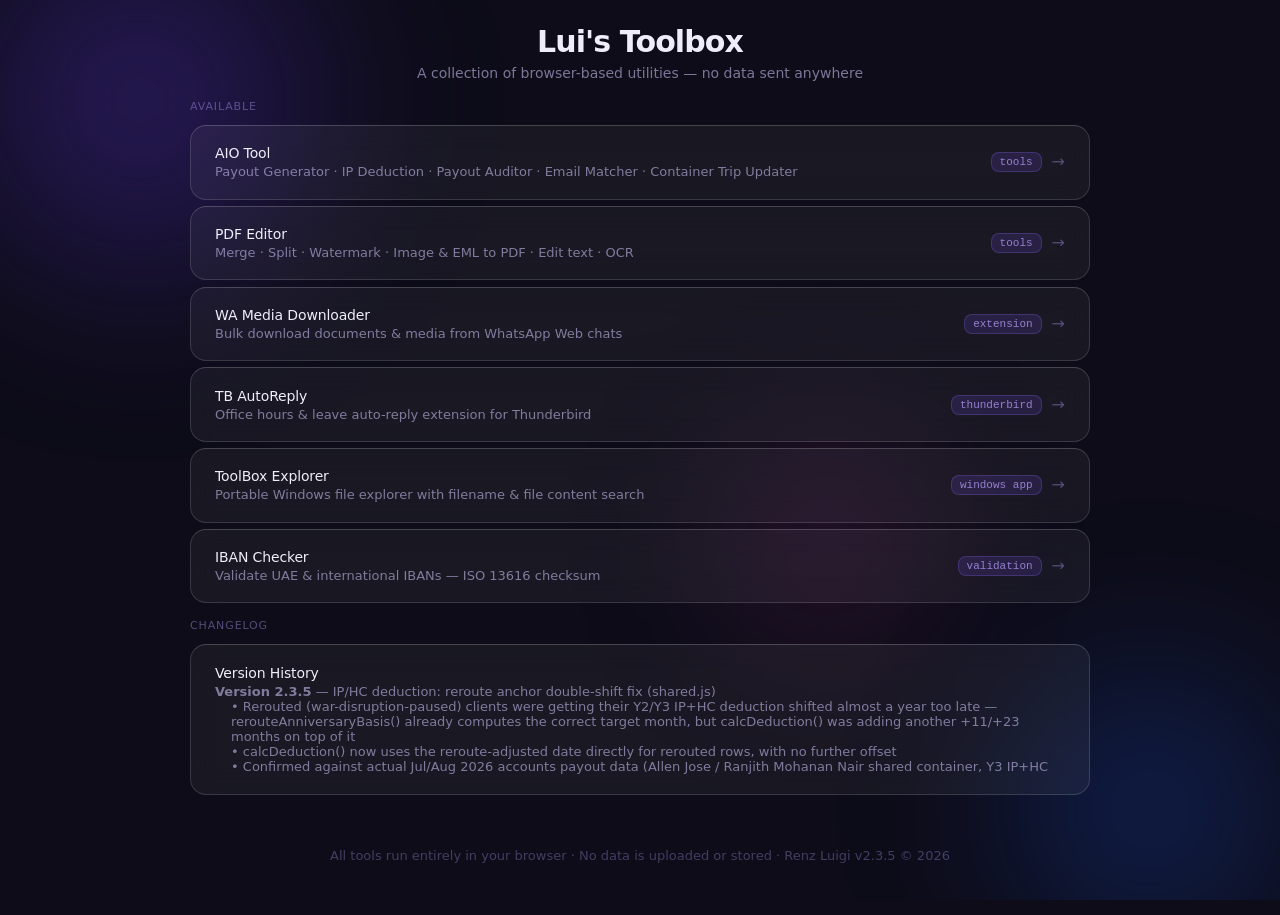
==== commit 0d18a71a: "Tool update patch" ====
--- a/index.html
+++ b/index.html
@@ -296,6 +296,13 @@
             <div class="tool-name">Version History</div>
             <div class="tool-desc">
 			
+              <strong>Version 2.3.5</strong> — IP/HC deduction: reroute anchor double-shift fix (shared.js)<br>
+              <div style="padding-left:1rem;">
+                • Rerouted (war-disruption-paused) clients were getting their Y2/Y3 IP+HC deduction shifted almost a year too late — rerouteAnniversaryBasis() already computes the correct target month, but calcDeduction() was adding another +11/+23 months on top of it<br>
+                • calcDeduction() now uses the reroute-adjusted date directly for rerouted rows, with no further offset<br>
+                • Confirmed against actual Jul/Aug 2026 accounts payout data (Allen Jose / Ranjith Mohanan Nair shared container, Y3 IP+HC landed correctly on the Aug 30 cycle once the double-shift was removed)<br>
+              </div><br>
+
               <strong>Version 2.3.4</strong> — IP/HC deduction: Y2/Y3 anchor corrected to 11/23 months (shared.js)<br>
               <div style="padding-left:1rem;">
                 • Y2 and Y3 Insurance/HC deductions now land 11 and 23 months after the first payout, not 12 and 24 — the first-payout month counts as month 1 of the 12-month cycle<br>
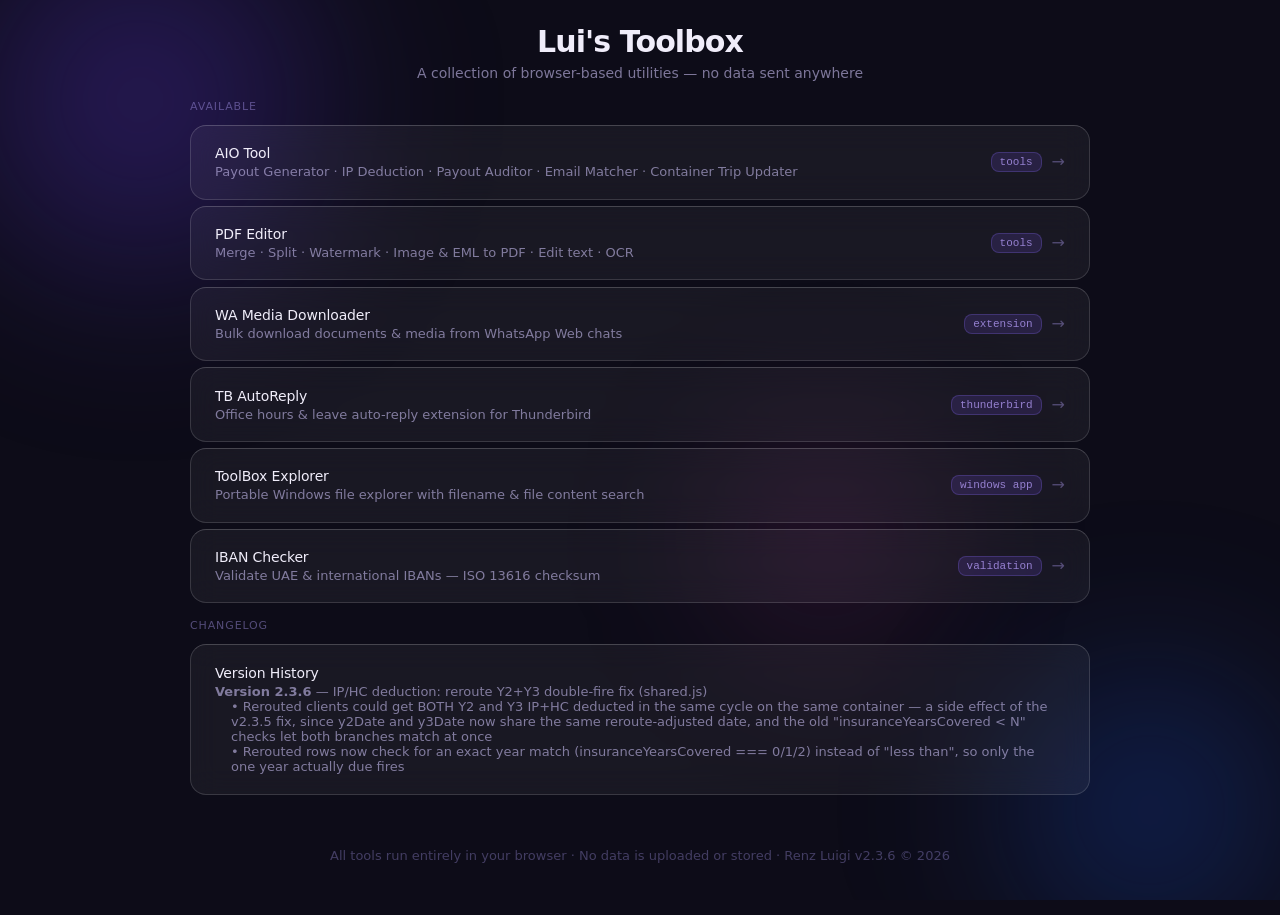
==== commit d4e1e4b7: "IP deduction bug patch" ====
--- a/index.html
+++ b/index.html
@@ -296,6 +296,13 @@
             <div class="tool-name">Version History</div>
             <div class="tool-desc">
 			
+              <strong>Version 2.3.6</strong> — IP/HC deduction: reroute Y2+Y3 double-fire fix (shared.js)<br>
+              <div style="padding-left:1rem;">
+                • Rerouted clients could get BOTH Y2 and Y3 IP+HC deducted in the same cycle on the same container — a side effect of the v2.3.5 fix, since y2Date and y3Date now share the same reroute-adjusted date, and the old "insuranceYearsCovered &lt; N" checks let both branches match at once<br>
+                • Rerouted rows now check for an exact year match (insuranceYearsCovered === 0/1/2) instead of "less than", so only the one year actually due fires<br>
+                • Non-rerouted clients unaffected — their y1/y2/y3 dates fall in different months already<br>
+              </div><br>
+
               <strong>Version 2.3.5</strong> — IP/HC deduction: reroute anchor double-shift fix (shared.js)<br>
               <div style="padding-left:1rem;">
                 • Rerouted (war-disruption-paused) clients were getting their Y2/Y3 IP+HC deduction shifted almost a year too late — rerouteAnniversaryBasis() already computes the correct target month, but calcDeduction() was adding another +11/+23 months on top of it<br>
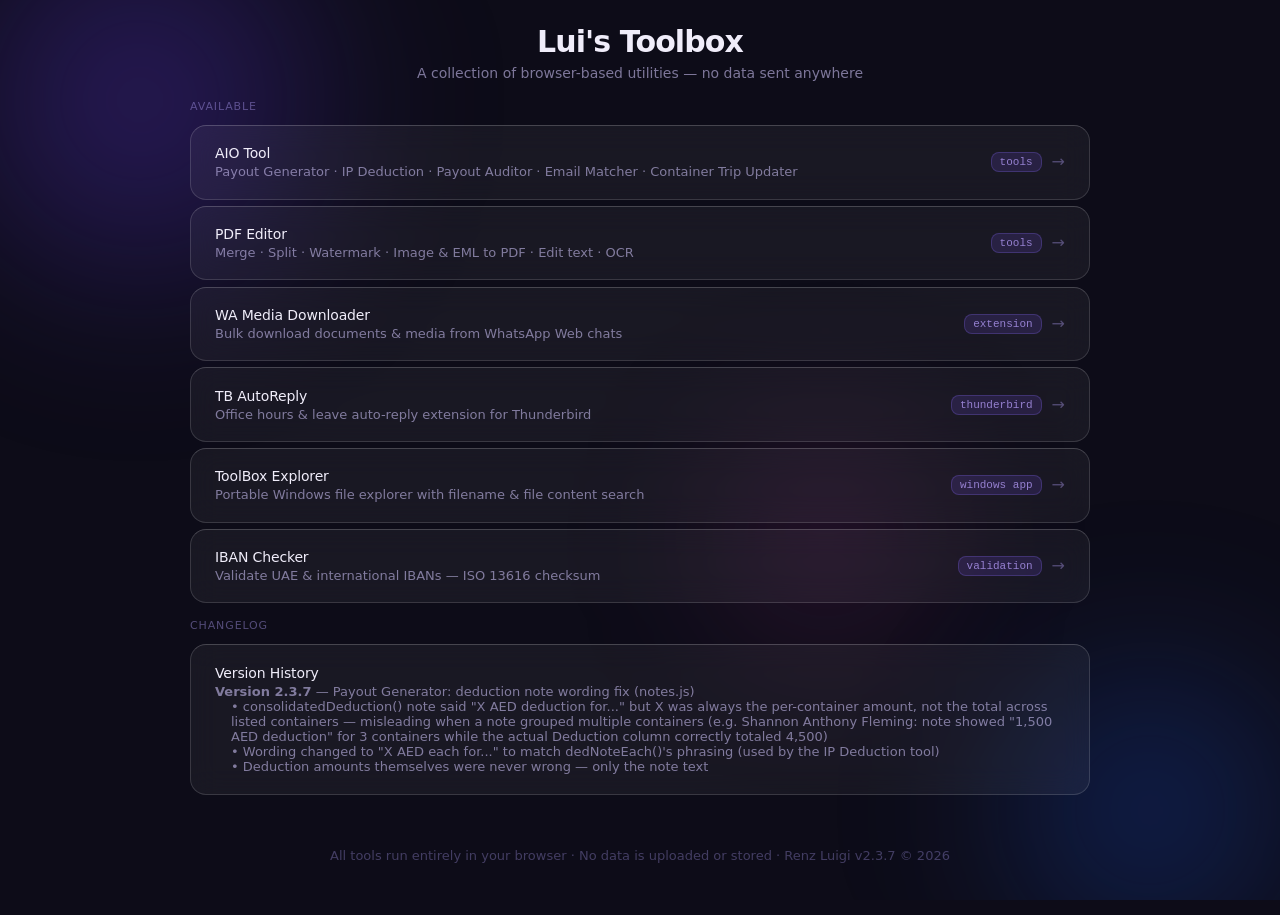
==== commit 98c097a6: "tool update" ====
--- a/index.html
+++ b/index.html
@@ -296,6 +296,13 @@
             <div class="tool-name">Version History</div>
             <div class="tool-desc">
 			
+              <strong>Version 2.3.7</strong> — Payout Generator: deduction note wording fix (notes.js)<br>
+              <div style="padding-left:1rem;">
+                • consolidatedDeduction() note said "X AED deduction for..." but X was always the per-container amount, not the total across listed containers — misleading when a note grouped multiple containers (e.g. Shannon Anthony Fleming: note showed "1,500 AED deduction" for 3 containers while the actual Deduction column correctly totaled 4,500)<br>
+                • Wording changed to "X AED each for..." to match dedNoteEach()'s phrasing (used by the IP Deduction tool)<br>
+                • Deduction amounts themselves were never wrong — only the note text<br>
+              </div><br>
+
               <strong>Version 2.3.6</strong> — IP/HC deduction: reroute Y2+Y3 double-fire fix (shared.js)<br>
               <div style="padding-left:1rem;">
                 • Rerouted clients could get BOTH Y2 and Y3 IP+HC deducted in the same cycle on the same container — a side effect of the v2.3.5 fix, since y2Date and y3Date now share the same reroute-adjusted date, and the old "insuranceYearsCovered &lt; N" checks let both branches match at once<br>
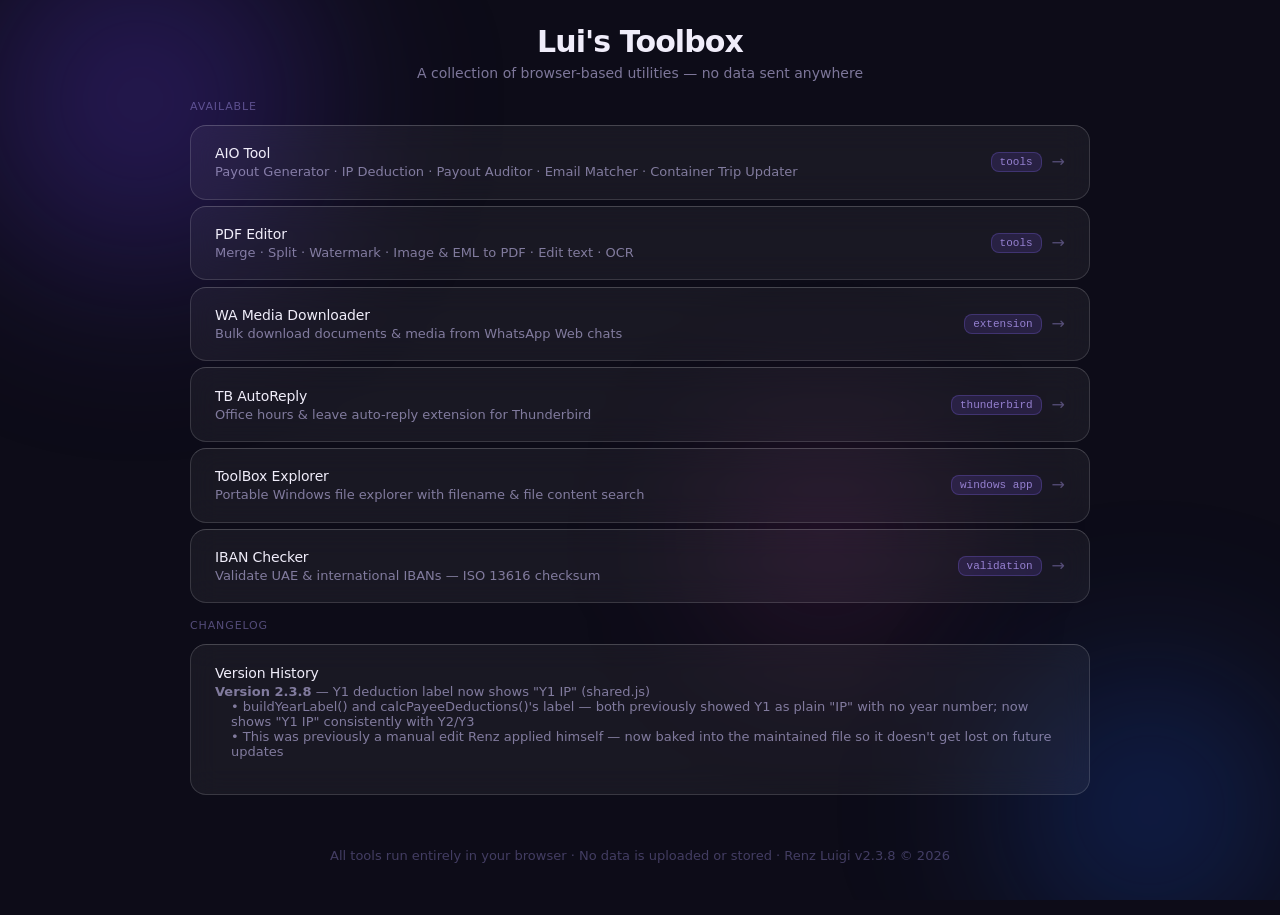
==== commit 77226aa7: "update" ====
--- a/index.html
+++ b/index.html
@@ -296,6 +296,12 @@
             <div class="tool-name">Version History</div>
             <div class="tool-desc">
 			
+              <strong>Version 2.3.8</strong> — Y1 deduction label now shows "Y1 IP" (shared.js)<br>
+              <div style="padding-left:1rem;">
+                • buildYearLabel() and calcPayeeDeductions()'s label — both previously showed Y1 as plain "IP" with no year number; now shows "Y1 IP" consistently with Y2/Y3<br>
+                • This was previously a manual edit Renz applied himself — now baked into the maintained file so it doesn't get lost on future updates<br>
+              </div><br>
+
               <strong>Version 2.3.7</strong> — Payout Generator: deduction note wording fix (notes.js)<br>
               <div style="padding-left:1rem;">
                 • consolidatedDeduction() note said "X AED deduction for..." but X was always the per-container amount, not the total across listed containers — misleading when a note grouped multiple containers (e.g. Shannon Anthony Fleming: note showed "1,500 AED deduction" for 3 containers while the actual Deduction column correctly totaled 4,500)<br>
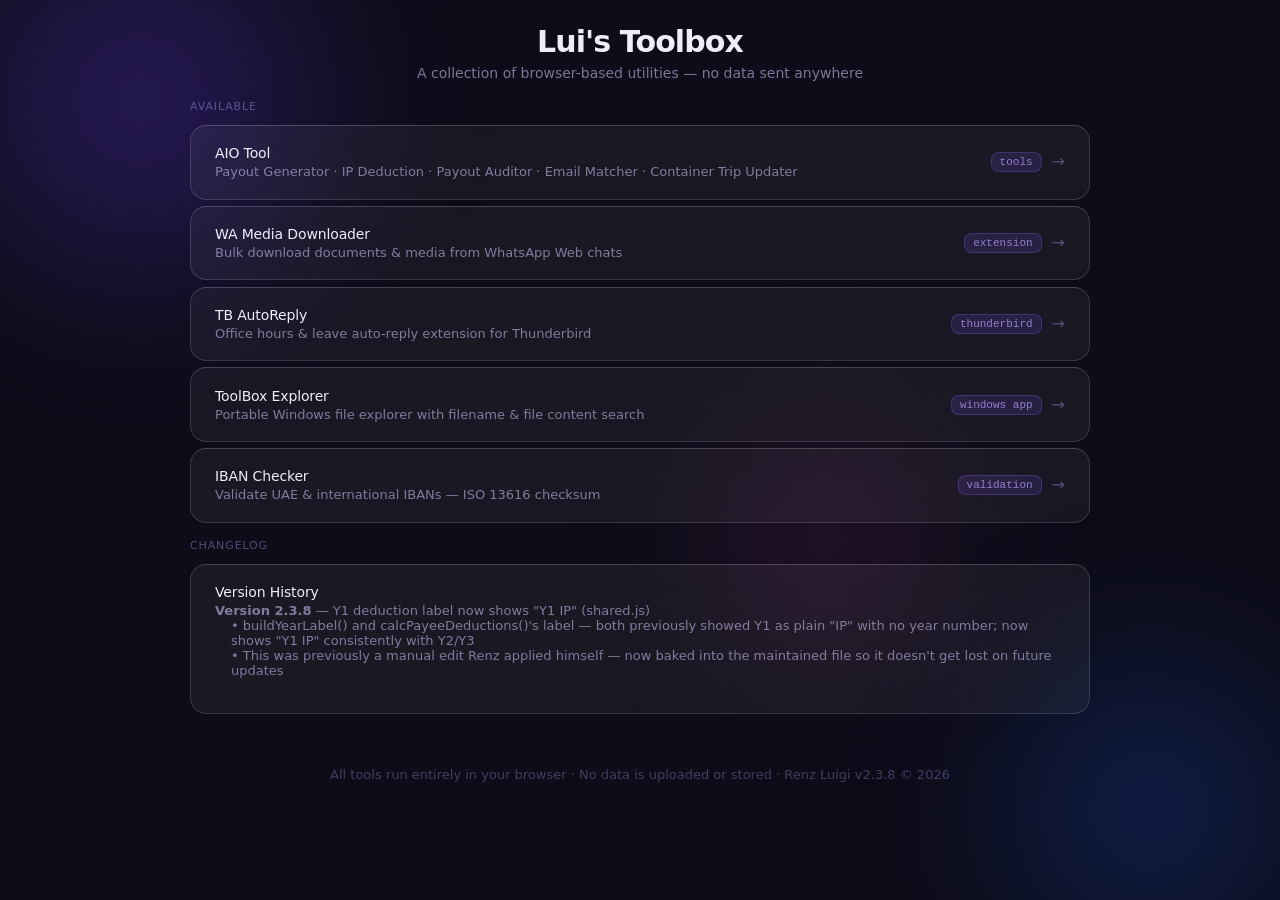
==== commit d8b8d84f: "Update index.html" ====
--- a/index.html
+++ b/index.html
@@ -221,7 +221,7 @@
           </div>
         </a>
 
-<!-- after AIO Tool card, before WA Media Downloader -->
+<!-- after AIO Tool card, before WA Media Downloader 
         <a class="tool-card" href="pdf-editor.html">
           <div class="tool-info">
             <div class="tool-name">PDF Editor</div>
@@ -231,7 +231,7 @@
             <span class="tool-tag">tools</span>
             <span class="tool-arrow">&#8594;</span>
           </div>
-        </a>
+        </a> -->
 
         <!-- ─── TOOL CARD: WA Media Downloader ─────────────────────────────── -->
         <a class="tool-card" href="wa-media-downloader.html">
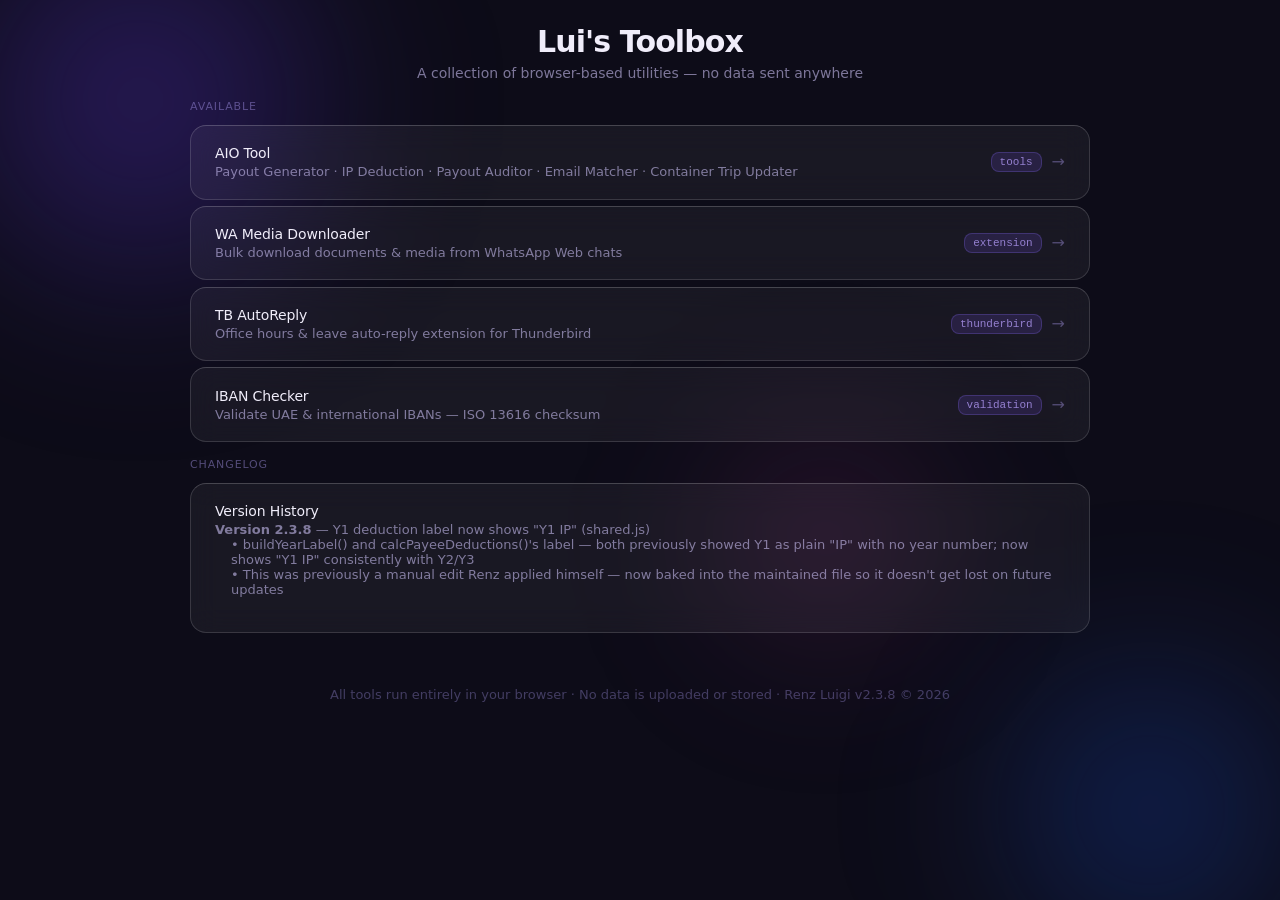
==== commit 9dd3d785: "Update index.html" ====
--- a/index.html
+++ b/index.html
@@ -257,7 +257,7 @@
           </div>
         </a>
 
-        <!-- ─── TOOL CARD: ToolBox Explorer ─────────────────────────────── -->
+        <!-- ─── TOOL CARD: ToolBox Explorer ─────────────────────────────── 
         <a class="tool-card" href="toolbox-explorer.html">
           <div class="tool-info">
             <div class="tool-name">ToolBox Explorer</div>
@@ -267,7 +267,7 @@
             <span class="tool-tag">windows app</span>
             <span class="tool-arrow">&#8594;</span>
           </div>
-        </a>
+        </a> -->
 
         <!-- ─── TOOL CARD: IBAN Checker ─────────────────────────────── -->
         <a class="tool-card" href="iban-checker.html">
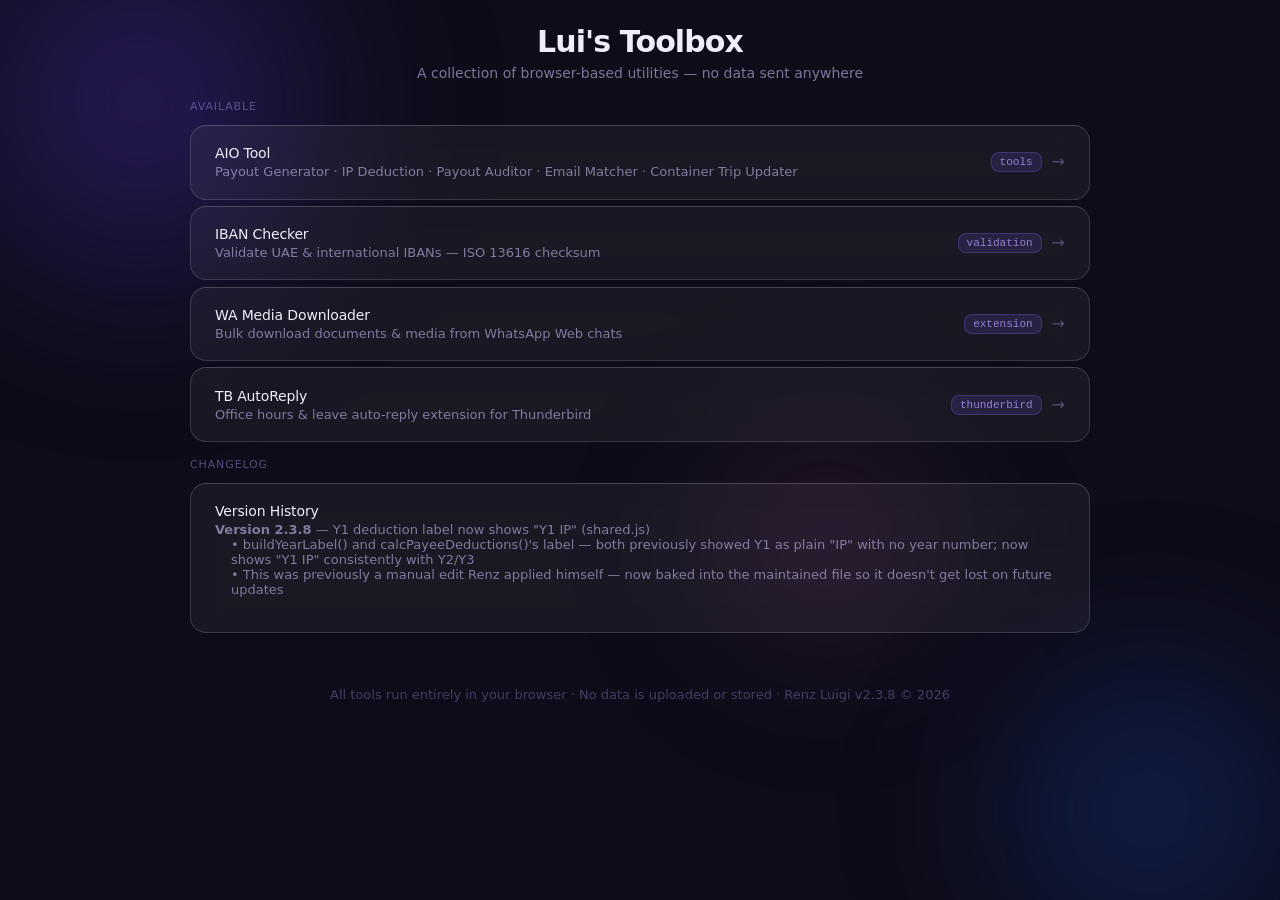
==== commit d2876750: "Update index.html" ====
--- a/index.html
+++ b/index.html
@@ -221,6 +221,18 @@
           </div>
         </a>
 
+        <!-- ─── TOOL CARD: IBAN Checker ─────────────────────────────── -->
+        <a class="tool-card" href="iban-checker.html">
+          <div class="tool-info">
+            <div class="tool-name">IBAN Checker</div>
+            <div class="tool-desc">Validate UAE &amp; international IBANs — ISO 13616 checksum</div>
+          </div>
+          <div class="tool-meta">
+            <span class="tool-tag">validation</span>
+            <span class="tool-arrow">&#8594;</span>
+          </div>
+        </a>
+		  
 <!-- after AIO Tool card, before WA Media Downloader 
         <a class="tool-card" href="pdf-editor.html">
           <div class="tool-info">
@@ -268,18 +280,6 @@
             <span class="tool-arrow">&#8594;</span>
           </div>
         </a> -->
-
-        <!-- ─── TOOL CARD: IBAN Checker ─────────────────────────────── -->
-        <a class="tool-card" href="iban-checker.html">
-          <div class="tool-info">
-            <div class="tool-name">IBAN Checker</div>
-            <div class="tool-desc">Validate UAE &amp; international IBANs — ISO 13616 checksum</div>
-          </div>
-          <div class="tool-meta">
-            <span class="tool-tag">validation</span>
-            <span class="tool-arrow">&#8594;</span>
-          </div>
-        </a>
 
         <!--
           Hidden tools — still accessible via direct URL
